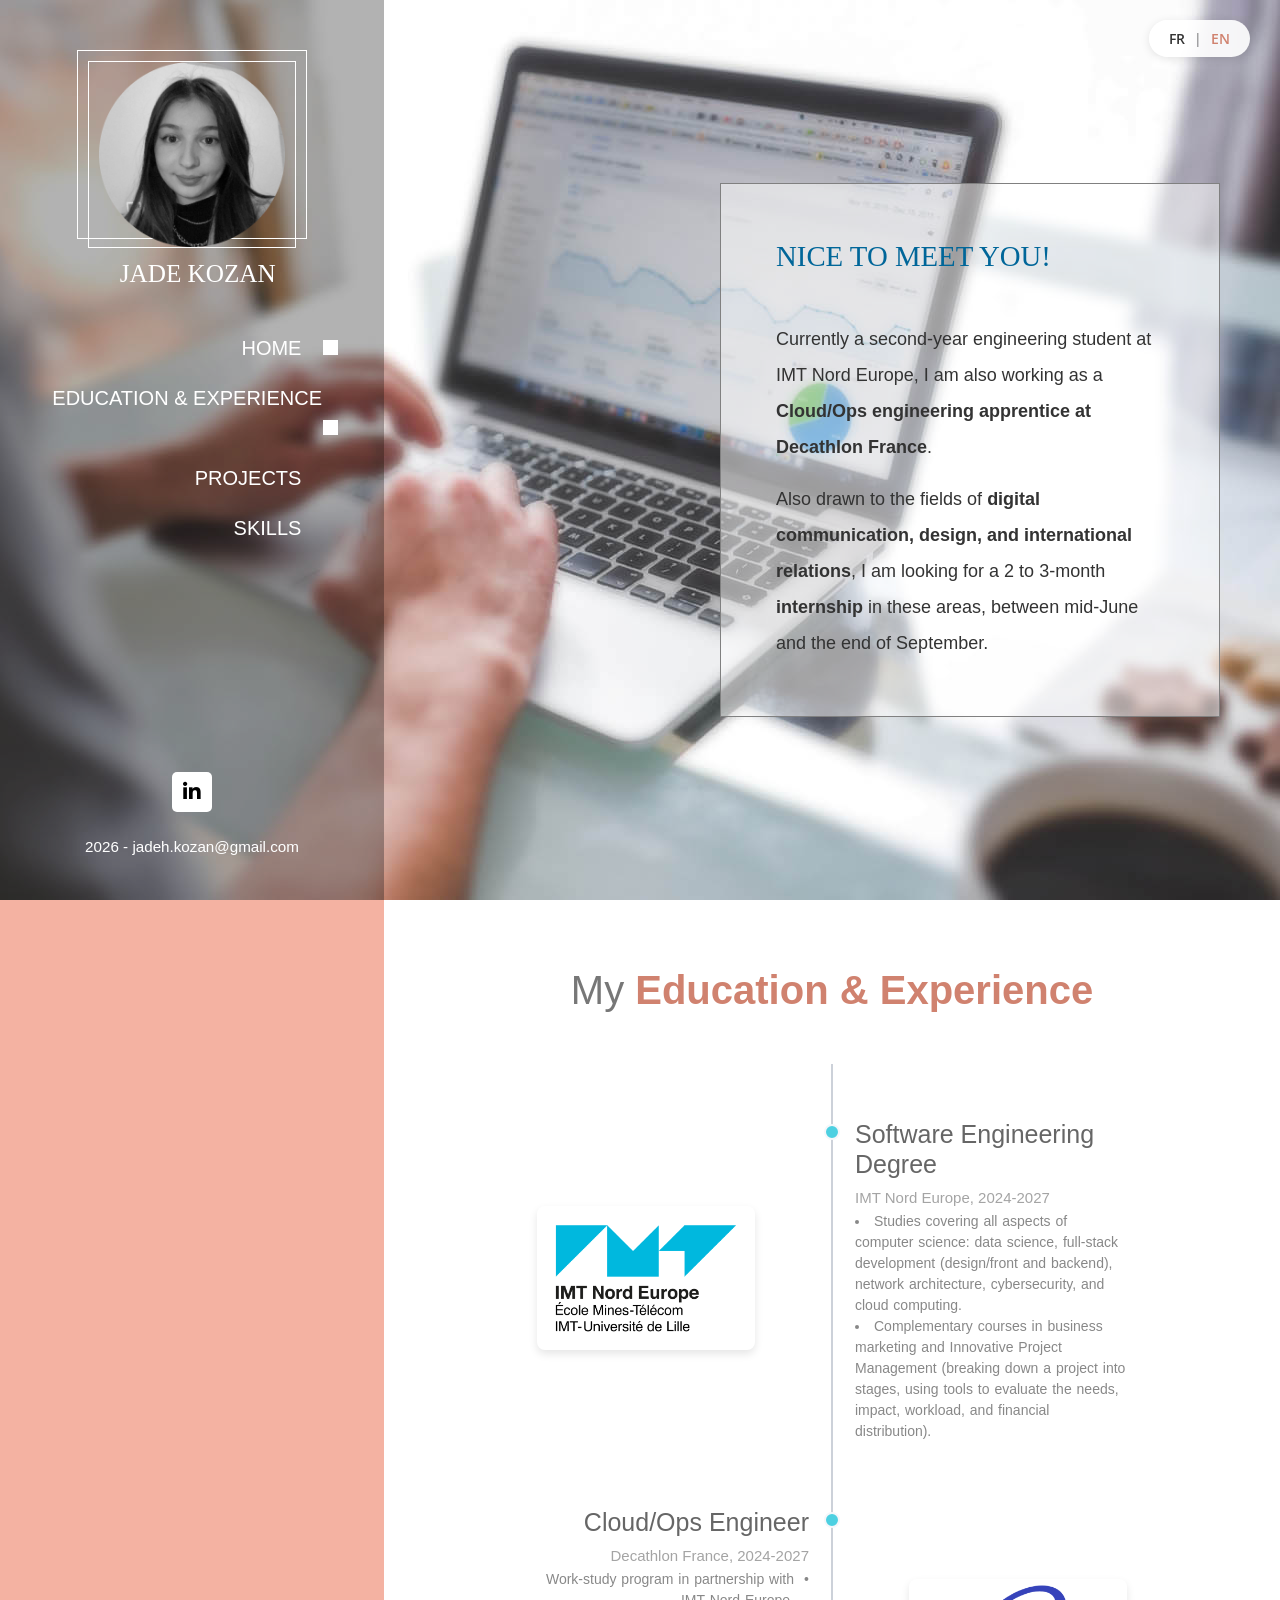
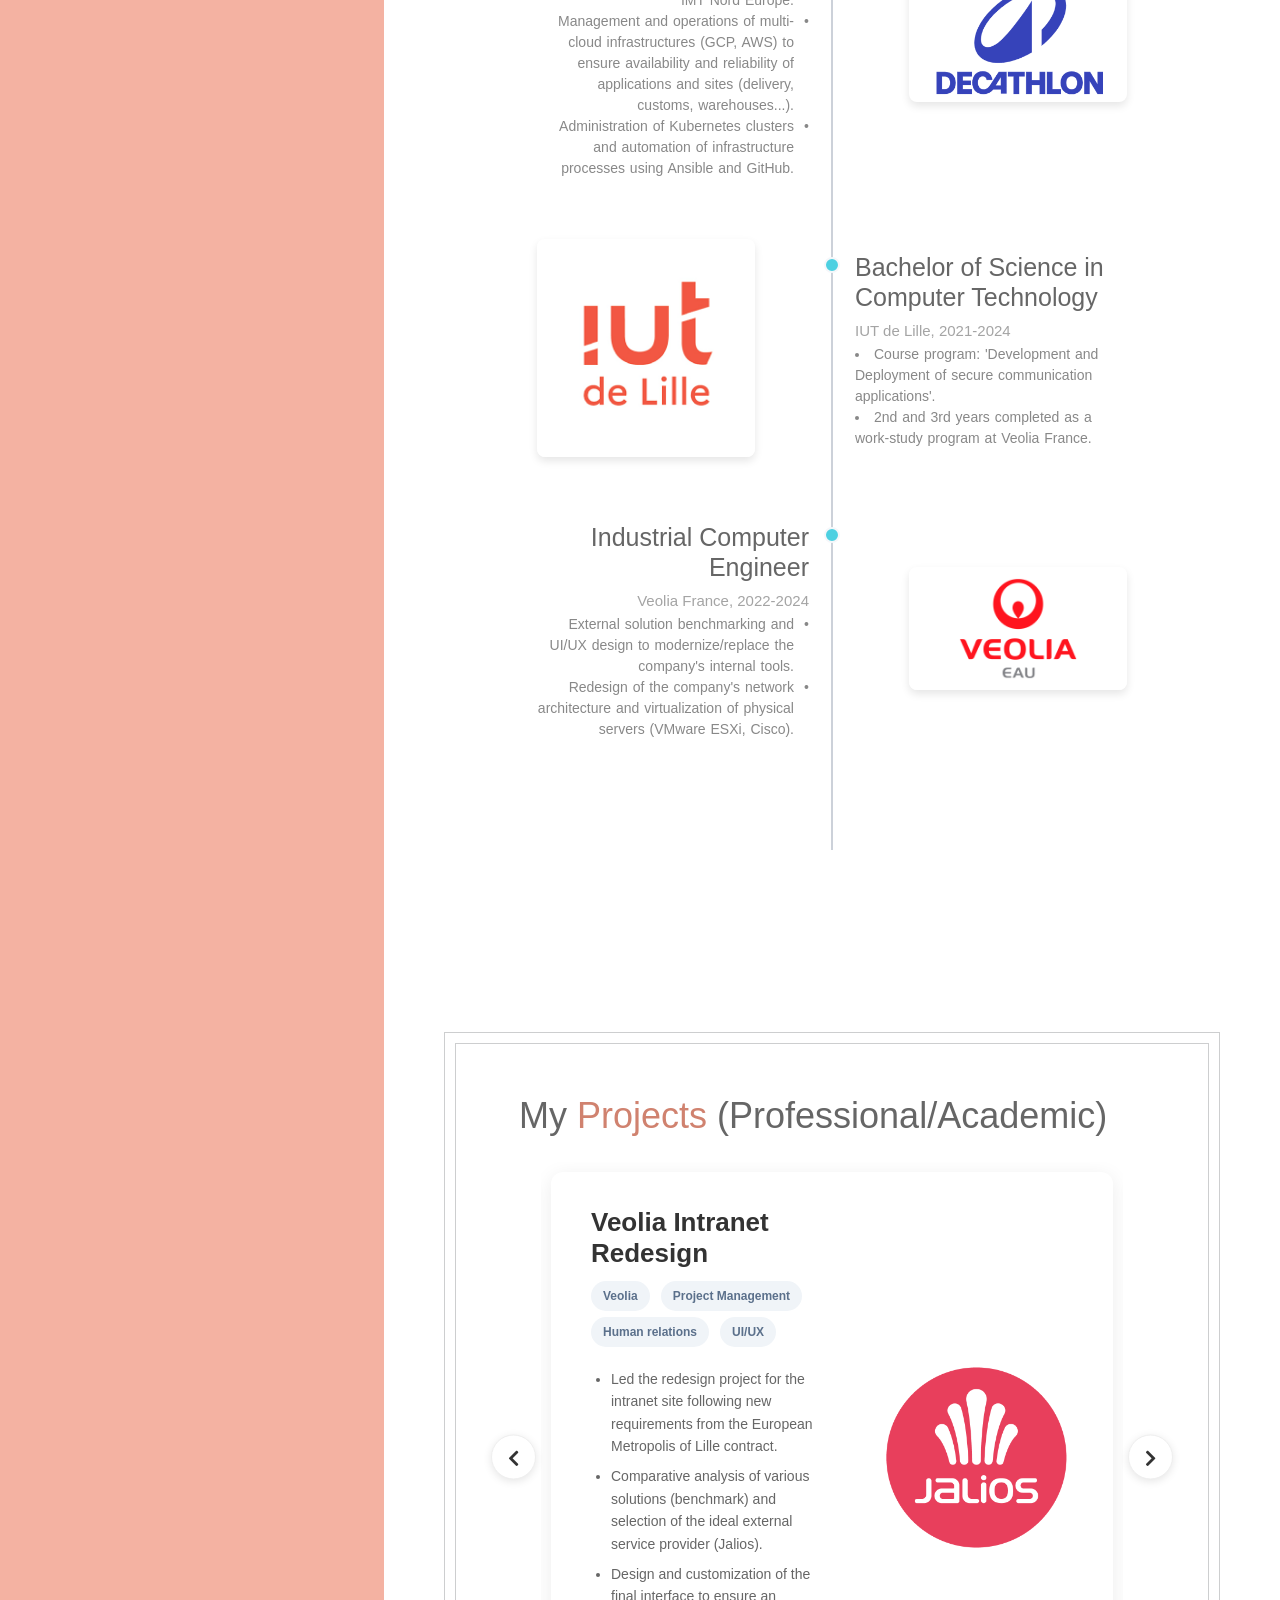
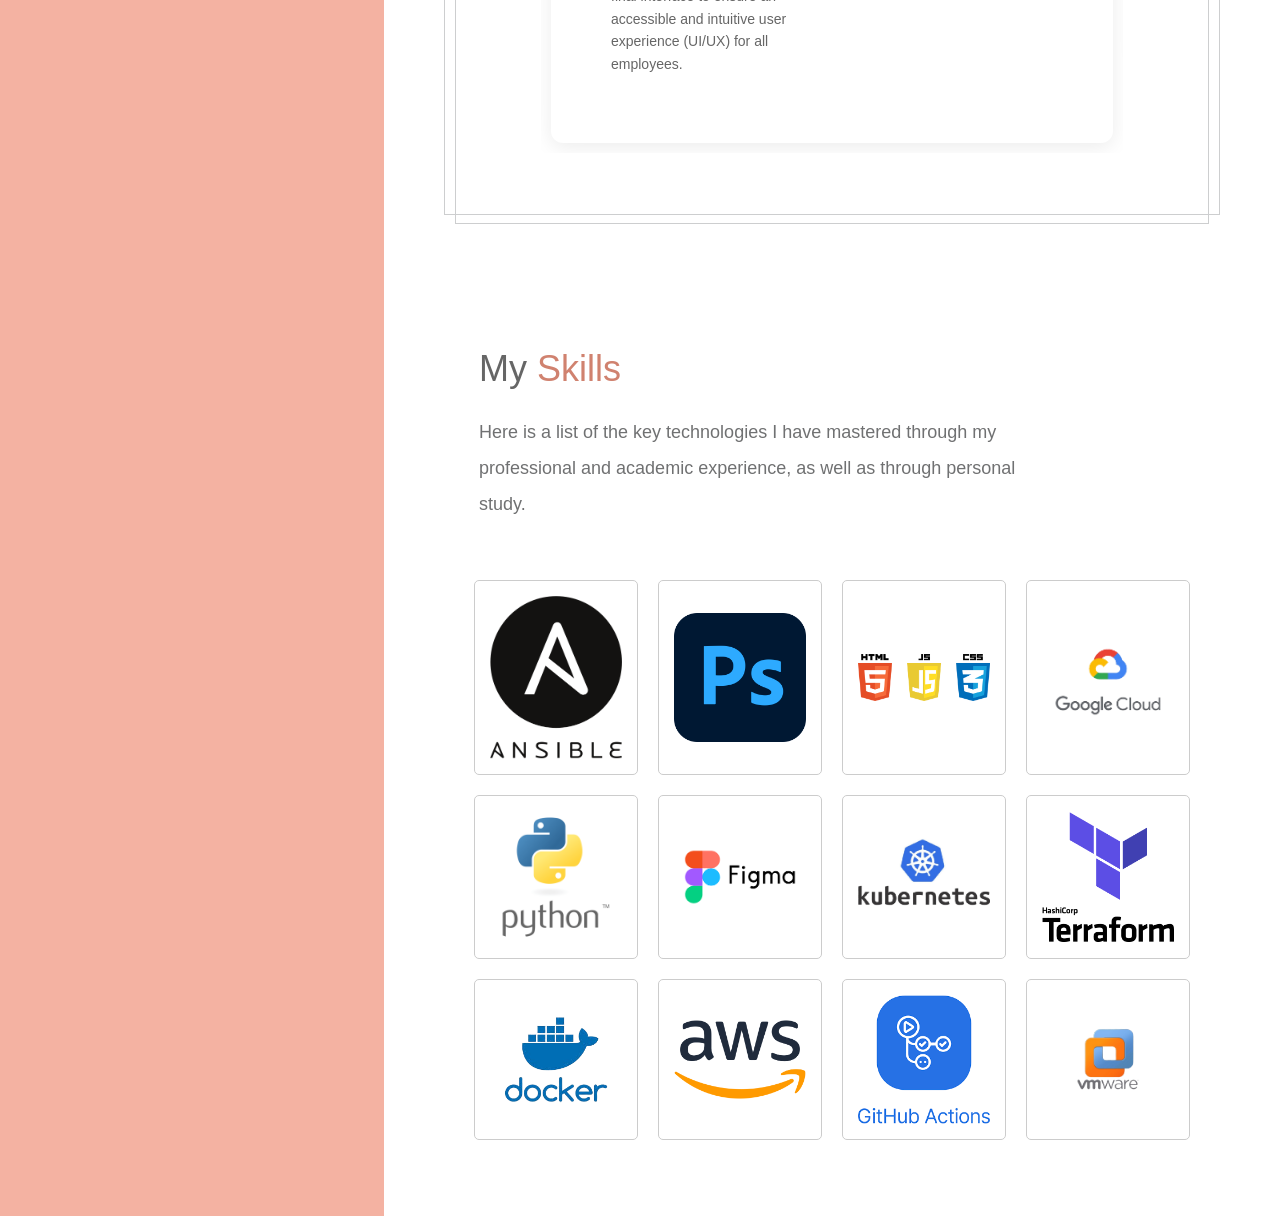
==== index-en.html @ 146e5311 "update portfolio" ====
<!DOCTYPE html>
<html lang="en">
  <head>
    <meta charset="UTF-8" />
    <meta name="viewport" content="width=device-width, initial-scale=1.0" />
    <meta http-equiv="X-UA-Compatible" content="ie=edge" />

    <title>Jade Kozan - Portfolio</title>
    <link rel="stylesheet" href="https://fonts.googleapis.com/css?family=Open+Sans:400,600" />
    <link rel="stylesheet" href="css/all.min.css" />
    <link rel="stylesheet" href="css/bootstrap.min.css" />
    <link rel="stylesheet" href="slick/slick.css"/>    
    <link rel="stylesheet" href="slick/slick-theme.css"/>    
    <link rel="stylesheet" href="css/magnific-popup.css">
    <link rel="stylesheet" href="css/templatemo-dream-pulse.css" />
    
    <link rel="stylesheet" href="css/frise.css" />
    <link rel="stylesheet" href="css/carousel-projects.css" />
  </head>
  <body>
    <main class="container-fluid">

      <div class="lang-switcher">
          <a href="index.html">FR</a> | <a href="#" class="active">EN</a>
      </div>

      <div class="row">        
          <nav id="tmSidebar" class="tm-bg-black-transparent tm-sidebar">
            <button class="navbar-toggler" type="button" aria-label="Toggle navigation">
              <i class="fas fa-bars"></i>
            </button>
            <div class="tm-sidebar-sticky">
              <div class="tm-brand-box">
                <div class="tm-double-border-1">
                  <div class="tm-double-border-2">
                    <img id="jade" src="img/gallery/10.png" alt="Profile Picture">
                  </div>
                </div>
                  <div id="nom">JADE KOZAN</div> 
              </div>

              <ul id="tmMainNav" class="nav flex-column text-uppercase text-right tm-main-nav">
                <li class="nav-item">
                  <a href="#intro" class="nav-link active">
                    <span class="d-inline-block mr-3">Home</span>
                    <span class="d-inline-block tm-white-rect"></span>
                  </a>
                </li>
                <li class="nav-item">
                  <a href="#about" class="nav-link">
                    <span class="d-inline-block mr-3">Education & Experience</span>
                    <span class="d-inline-block tm-white-rect"></span>
                  </a>
                </li>
                <li class="nav-item">
                  <a href="#work" class="nav-link">
                    <span class="d-inline-block mr-3">Projects</span>
                    <span class="d-inline-block tm-white-rect"></span>
                  </a>
                </li>
                <li class="nav-item">
                  <a href="#clients" class="nav-link">
                    <span class="d-inline-block mr-3">Skills</span>
                    <span class="d-inline-block tm-white-rect"></span>
                  </a>
                </li>
              </ul>
              
              <ul class="nav flex-row tm-social-links">
                <li class="nav-item">
                  <a href="https://www.linkedin.com/in/jade-kozan-492bb2215/" class="nav-link tm-social-link" target="_blank">
                    <i class="fab fa-linkedin-in"></i>
                  </a>
                </li>
              </ul>
              <footer class="text-center text-white small">
                <p class="mb--0 mb-2">2026 - jadeh.kozan@gmail.com</p>
              </footer>
            </div>
          </nav>
          
          <main role="main" class="ml-sm-auto col-12">
            <div
              class="parallax-window"
              data-parallax="scroll"
              data-image-src="img/dream-pulse-header.jpg">
              <div class="tm-section-wrap">
                <section id="intro" class="tm-section">
                    <div class="tm-bg-white-transparent tm-intro">
                        <h2 id="jk" class="tm-section-title mb-5 text-uppercase tm-color-primary">Nice to meet you!</h2>
                        <p class="tm-color-gray">
                        Currently a second-year engineering student at IMT Nord Europe, I am also working as a <b>Cloud/Ops engineering apprentice at Decathlon France</b>.
                        </p>
                        <p class="mb-0 tm-color-gray">
                          Also drawn to the fields of <b>digital communication, design, and international relations</b>, I am looking for a 2 to 3-month <b>internship</b> in these areas, between mid-June and the end of September.
                        </p>
                    </div>              
                </section>
            </div>            
          </div>

          <div class="tm-section-wrap bg-white">
            <section id="about" class="row tm-section">
              <div class="col-12">
                  <h1 id="forma">My <span class="rose">Education & Experience</span></h1>
                  
                  <div class="timeline-container">
                    
                    <div class="timeline-row right-block">
                      <div class="timeline-image">
                          <img src="img/imt.png" alt="IMT Nord Europe">
                      </div>
                      <div class="timeline-block timeline-block-right">
                        <div class="marker"></div>
                        <div class="timeline-content">
                          <h3>Software Engineering Degree</h3>
                          <span>IMT Nord Europe, 2024-2027</span>
                            <li>Studies covering all aspects of computer science: data science, full-stack development (design/front and backend), network architecture, cybersecurity, and cloud computing.</li>
                            <li>Complementary courses in business marketing and Innovative Project Management (breaking down a project into stages, using tools to evaluate the needs, impact, workload, and financial distribution).</li>
                        </div>
                      </div>
                    </div>
                  
                    <div class="timeline-row left-block">
                      <div class="timeline-image">
                          <img src="img/decat.png" alt="Decathlon">
                      </div>
                      <div class="timeline-block timeline-block-left">
                        <div class="marker"></div>
                        <div class="timeline-content">
                          <h3>Cloud/Ops Engineer</h3>
                          <span>Decathlon France, 2024-2027</span>
                          <li>Work-study program in partnership with IMT Nord Europe.</li>
                          <li>Management and operations of multi-cloud infrastructures (GCP, AWS) to ensure availability and reliability of applications and sites (delivery, customs, warehouses...).</li>
                          <li>Administration of Kubernetes clusters and automation of infrastructure processes using Ansible and GitHub.</li>
                        </div>
                      </div>
                    </div>
                    
                    <div class="timeline-row right-block"> 
                      <div class="timeline-image">
                          <img src="img/iut.png" alt="IUT Lille">
                      </div>
                      <div class="timeline-block timeline-block-right"> 
                        <div class="marker"></div>
                        <div class="timeline-content">
                          <h3>Bachelor of Science in Computer Technology</h3>
                          <span>IUT de Lille, 2021-2024</span>
                          <li>Course program: 'Development and Deployment of secure communication applications'.</li>
                          <li>2nd and 3rd years completed as a work-study program at Veolia France.</li>
                        </div>
                      </div>
                    </div>

                    <div class="timeline-row left-block">
                      <div class="timeline-image">
                          <img src="img/veolia.jpg" alt="Veolia">
                      </div>
                      <div class="timeline-block timeline-block-left">
                        <div class="marker"></div>
                        <div class="timeline-content">
                          <h3>Industrial Computer Engineer</h3>
                          <span>Veolia France, 2022-2024</span>
                          <li>External solution benchmarking and UI/UX design to modernize/replace the company's internal tools.</li>
                          <li>Redesign of the company's network architecture and virtualization of physical servers (VMware ESXi, Cisco).</li>
                        </div>
                      </div>
                    </div>
                  
                  </div>       
              </div>
            </section>
          </div>
            
          <div class="tm-section-wrap bg-white">
            <section id="work" class="row tm-section">
              <div class="col-12">
                <div class="w-100 tm-double-border-1 tm-border-gray">
                    <div class="tm-double-border-2 tm-border-gray tm-box-pad">
                      <div class="tm-gallery-wrap">
                          <h2 class="tm-color-primary tm-section-title mb-4 ml-2" id="gris">My <span class="rose">Projects</span> (Professional/Academic)</h2>
                          
                          <div class="project-carousel">
                            
                            <div class="project-slide">
                              <div class="project-card">
                                <div class="project-info">
                                  <h3 class="project-title">Veolia Intranet Redesign</h3>
                                  <div class="project-tags">
                                    <span class="project-tag">Veolia</span>
                                    <span class="project-tag">Project Management</span>
                                    <span class="project-tag">Human relations</span>
                                    <span class="project-tag">UI/UX</span>
                                  </div>
                                  <ul>
                                    <li>Led the redesign project for the intranet site following new requirements from the European Metropolis of Lille contract.</li>
                                    <li>Comparative analysis of various solutions (benchmark) and selection of the ideal external service provider (Jalios).</li>
                                    <li>Design and customization of the final interface to ensure an accessible and intuitive user experience (UI/UX) for all employees.</li>
                                  </ul>
                                </div>
                                <div class="project-media">
                                  <img src="img/jalios.png" class="img-contain" alt="Veolia Intranet">
                                </div>
                              </div>
                            </div>

                            <div class="project-slide">
                              <div class="project-card">
                                <div class="project-info">
                                  <h3 class="project-title">Eco-friendly Mobile Application</h3>
                                  <div class="project-tags">
                                    <span class="project-tag">Model Design</span>
                                    <span class="project-tag">IMT Nord Europe</span>
                                  </div>
                                  <ul>
                                    <li>Design and prototyping (Figma, Canva) of a mobile application that promotes eco-friendly actions.</li>
                                    <li>Implementation of a reward system ("GreenCoins") convertible into support for real-world projects (reforestation, recycling).</li>
                                    <li>Design of user-friendly interfaces to track personal and collective ecological impact.</li>
                                  </ul>
                                  <a href="https://docs.google.com/presentation/d/1ytNZ7bMyupo1yhQVJw8e9rg_y16iel6nzZQGhhKq3SA/edit?usp=sharing" target="_blank" class="project-link">View Mockups <i class="fas fa-arrow-right"></i></a>
                                </div>
                                <div class="project-media">
                                  <img src="img/ecoquest.png" class="img-contain" alt="Eco App">
                                </div>
                              </div>
                            </div>

                            <div class="project-slide">
                              <div class="project-card">
                                <div class="project-info">
                                  <h3 class="project-title">"SafeMobility" Project</h3>
                                  <div class="project-tags">
                                    <span class="project-tag">IMT Nord Europe</span>
                                    <span class="project-tag">Project Management</span>
                                    <span class="project-tag">Design</span>
                                    <span class="project-tag">Strategy</span>
                                  </div>
                                  <ul>
                                    <li>Overall management of an application project designed to help vulnerable populations find safe routes in urban areas.</li>
                                    <li>Realistic management and comprehensive tracking of the project lifecycle (emergence, feasibility, and design).</li>
                                    <li>Leveraging strategic frameworks to outline project needs, goals, workflow, and budget. Submission of a functional specifications document followed by an operational one.</li>
                                  </ul>
                                </div>
                                <div class="project-media">
                                  <img src="img/safemobility.png" class="img-contain" alt="SafeMobility">
                                </div>
                              </div>
                            </div>

                            <div class="project-slide">
                              <div class="project-card">
                                <div class="project-info">
                                  <h3 class="project-title">AI-Driven Incident Response Assistant</h3>
                                  <div class="project-tags">
                                    <span class="project-tag">Decathlon</span>
                                    <span class="project-tag">Artificial Intelligence</span>
                                    <span class="project-tag">Python</span>
                                    <span class="project-tag">GCP Cloud</span>
                                  </div>
                                  <ul>
                                    <li> Design of an AI multi-agent system (Python) to automate the analysis and resolution of incidents on our cloud infrastructure.</li>
                                    <li>Event-driven orchestration of autonomous agents responding to infrastructure events via Pub/Sub (MCP model).</li>
                                    <li>Relational goal: To reduce our team’s ticketing workload to improve responsiveness and communication with the teams using the platform.</li>
                                  </ul>
                                </div>
                                <div class="project-media">
                                  <img src="img/vertexai.png" class="img-contain" alt="AI Assistant">
                                </div>
                              </div>
                            </div>

                            <div class="project-slide">
                              <div class="project-card">
                                <div class="project-info">
                                  <h3 class="project-title">Automated Patch Management System</h3>
                                  <div class="project-tags">
                                    <span class="project-tag">Decathlon</span>
                                    <span class="project-tag">Ansible</span>
                                    <span class="project-tag">Cybersecurity</span>
                                    <span class="project-tag">Linux / Windows</span>
                                  </div>
                                  <ul>
                                    <li>Design of an automated patch management system for Windows and Linux servers using Ansible.</li>
                                    <li>Implementation of a custom tagging strategy (OS, environment, team) for automated update targeting.</li>
                                    <li>Cybersecurity Compliance: Ensured a high level of infrastructure security to meet the strict requirements of the collaborating cybersecurity team.</li>
                                  </ul>
                                </div>
                                <div class="project-media">
                                  <img src="img/ansible.png" class="img-contain" alt="Patch Management">
                                </div>
                              </div>
                            </div>

                            <div class="project-slide">
                              <div class="project-card">
                                <div class="project-info">
                                  <h3 class="project-title">Cloud-based social network application deployment</h3>
                                  <div class="project-tags">
                                    <span class="project-tag">IMT Nord Europe</span>
                                    <span class="project-tag">AWS</span>
                                    <span class="project-tag">React/JS</span>
                                    <span class="project-tag">HTML/CSS</span>
                                  </div>
                                  <ul>
                                    <li>Development and deployment of a social network application (React, HTML/CSS) hosted on AWS S3.</li>
                                    <li>Authentication via Amazon Cognito and HTTPS exposure through CloudFront.</li>
                                    <li>Data storage using DynamoDB, with business logic handled by Lambda functions (user can get/post messages).</li>
                                    <li>Integration of an automated weather bot triggered hourly via EventBridge, consuming the external Open-Meteo API.</li>
                                  </ul>
                                  <a href="https://d525pgkwh18v2.cloudfront.net" target="_blank" class="project-link">Site here <i class="fas fa-arrow-right"></i></a>
                                </div>
                                <div class="project-media">
                                  <img src="img/echo.png" class="img-contain" alt="Patch Management">
                                </div>
                              </div>
                            </div>

                            <div class="project-slide">
                              <div class="project-card">
                                <div class="project-info">
                                  <h3 class="project-title">Custom CI/CD platform with containerized deployment pipelines</h3>
                                  <div class="project-tags">
                                    <span class="project-tag">IMT Nord Europe</span>
                                    <span class="project-tag">Docker</span>
                                    <span class="project-tag">Github Webhooks</span>
                                  </div>
                                  <ul>
                                    <li>Development of a custom GitHub-like CI/CD platform (Python).</li>
                                    <li>Implementation of Git webhooks to trigger automated pipeline execution.</li>
                                    <li>Automated provisioning and deployment of a webapp using Docker containers.</li>
                                  </ul>
                                </div>
                                <div class="project-media">
                                  <img src="img/cicd.png" class="img-contain" alt="Patch Management">
                                </div>
                              </div>
                            </div>

                          </div> </div>                        
                    </div>                  
                  </div>     
              </div>         
            </section>
          </div>
            
          <div class="tm-section-wrap bg-white">
            <section id="clients" class="row tm-section">
              <div class="col-12 tm-section-pad">
                  <div class="tm-flex-item-left">
                      <div class="tm-w-80">
                          <h2 class="tm-color-primary tm-section-title mb-4" id="gris">My <span class="rose">Skills</span></h2>
                          <p class="mb-5">
                            Here is a list of the key technologies I have mastered through my professional and academic experience, as well as through personal study.
                          </p>
                      </div>
                      
                      <div class="row tm-clients-images">
                        <div class="col-xl-3 col-lg-6 col-md-4 col-sm-6 tm-img-wrap">
                          <a href="https://docs.ansible.com/" target="_blank">
                            <img src="img/ansible.png" alt="Ansible" class="img-fluid tm-client-img"/>
                          </a>                          
                        </div>
                        <div class="col-xl-3 col-lg-6 col-md-4 col-sm-6 tm-img-wrap">
                          <a href="https://www.openstack.org/" target="_blank">
                            <img src="img/photoshop.png" alt="OpenStack" class="img-fluid tm-client-img" />
                          </a>                          
                        </div>
                        <div class="col-xl-3 col-lg-6 col-md-4 col-sm-6 tm-img-wrap">
                          <a href="https://azure.microsoft.com/" target="_blank">
                            <img src="img/htmlcssjs.png" alt="Azure" class="img-fluid tm-client-img" />
                          </a>                          
                        </div>
                        <div class="col-xl-3 col-lg-6 col-md-4 col-sm-6 tm-img-wrap">
                          <a href="https://doc.ubuntu-fr.org/tutoriel/script_shell" target="_blank">
                            <img src="img/gcp.png" alt="Shell" class="img-fluid tm-client-img" />
                          </a>                          
                        </div>
                        <div class="col-xl-3 col-lg-6 col-md-4 col-sm-6 tm-img-wrap">
                            <a href="https://www.postgresql.org/" target="_blank">
                              <img src="img/python.png" alt="PostgreSQL" class="img-fluid tm-client-img" />
                            </a>                          
                          </div>
                          <div class="col-xl-3 col-lg-6 col-md-4 col-sm-6 tm-img-wrap">
                            <a href="https://www.terraform.io/" target="_blank">
                              <img src="img/figma.png" alt="Terraform" class="img-fluid tm-client-img" />
                            </a>                          
                          </div>
                          <div class="col-xl-3 col-lg-6 col-md-4 col-sm-6 tm-img-wrap">
                            <a href="https://openclassrooms.com/fr/courses/19980-apprenez-a-programmer-en-c" target="_blank">
                              <img src="img/kub.png" alt="C" class="img-fluid tm-client-img" />
                            </a>                          
                          </div>
                          <div class="col-xl-3 col-lg-6 col-md-4 col-sm-6 tm-img-wrap">
                            <a href="https://cloud-init.io/" target="_blank">
                              <img src="img/terraform.png" alt="Cloud-init" class="img-fluid tm-client-img" />
                            </a>                          
                          </div>
                          <div class="col-xl-3 col-lg-6 col-md-4 col-sm-6 tm-img-wrap">
                            <a href="#" target="_blank">
                              <img src="img/docker.png" alt="Nouvelle Compétence 1" class="img-fluid tm-client-img" />
                            </a>                          
                          </div>
                          <div class="col-xl-3 col-lg-6 col-md-4 col-sm-6 tm-img-wrap">
                            <a href="#" target="_blank">
                              <img src="img/aws.png" alt="Nouvelle Compétence 2" class="img-fluid tm-client-img" />
                            </a>                          
                          </div>
                          <div class="col-xl-3 col-lg-6 col-md-4 col-sm-6 tm-img-wrap">
                            <a href="#" target="_blank">
                              <img src="img/githubactions.png" alt="Nouvelle Compétence 3" class="img-fluid tm-client-img" />
                            </a>                          
                          </div>
                          <div class="col-xl-3 col-lg-6 col-md-4 col-sm-6 tm-img-wrap">
                            <a href="#" target="_blank">
                              <img src="img/vmware.png" alt="Nouvelle Compétence 4" class="img-fluid tm-client-img" />
                            </a>                          
                          </div>
                      </div>
                  </div> 
              </div>                             
            </section>
          </div>
        </main>        
      </div>
    </main>
    
    <script src="js/jquery.min.js"></script>
    <script src="js/jquery.singlePageNav.min.js"></script>
    <script src="js/parallax.min.js"></script>
    <script src="slick/slick.min.js"></script>
    <script src="js/jquery.magnific-popup.min.js"></script>
    <script src="js/templatemo-scripts.js"></script>

    <script>
      $(document).ready(function(){
        $('.project-carousel').slick({
          dots: false,
          infinite: true,
          speed: 500,
          slidesToShow: 1,
          adaptiveHeight: true,
          prevArrow: '<button type="button" class="slick-prev"><i class="fas fa-chevron-left"></i></button>',
          nextArrow: '<button type="button" class="slick-next"><i class="fas fa-chevron-right"></i></button>'
        });
      });
    </script>
  </body>
</html>
---- css/templatemo-dream-pulse.css ----
body {
  font-family: "Open Sans", Arial, Helvetica, sans-serif;
  font-size: 18px;
  font-weight: 400;
  overflow-x: hidden;
  color: #707172;
  background-color: #f4b2a2;
}

p {
  line-height: 2;
}

a {
  transition: all 0.3s ease;
}

.container-fluid {
  padding-left: 0;
  padding-right: 0;
}

.small {
  font-size: 0.95rem;
}

.tm-color-primary {
  color: #069;
}

.tm-color-gray {
  color: #333;
}

.tm-bg-black-transparent {
  background-color: rgba(0, 0, 0, 0.3);
}

.tm-bg-white-transparent {
  background-color: rgba(255, 255, 255, 0.52);
  border: 1px solid grey;
}

.tm-intro {
  max-width: 500px;
  width: 100%;
  padding: 55px;
  margin-right: 0;
  margin-left: auto;
}

.tm-section-title {
  font-size: 1.6rem;
}

.parallax-window {
  min-height: 662px;
  background: transparent;
}

.tm-section {
  display: flex;
  align-items: center;
  height: auto;
  max-width: 1600px; 
  padding: 66px 60px;
}

#intro {
  min-height: 100vh;
  max-width: none;
}

.tm-brand {
  font-size: 2.6rem;
}

.tm-brand-box {
  box-sizing: content-box;
  width: 100%;
  max-width: 230px;
  min-height: 160px;
  color: white;
  text-align: center;
  margin: 50px auto 30px; 
}

.tm-double-border-1,
.tm-double-border-2 {
  border: 1px solid #fff;
  position: relative;
}

.tm-double-border-2 {
  top: 10px;
  left: 10px;
  width: calc(100% - 20px);
}

.tm-border-gray {
  border-color: #cdcecf;
}

.tm-box-pad {
  padding: 50px 55px;
}

.tm-brand {
  padding: 30px;
}

.tm-sidebar {
  position: fixed;
  top: 0;
  bottom: 0;
  left: 0;
  z-index: 100;
  padding-left: 70px;
  padding-right: 70px;
  width: 400px;
  max-width: 400px;
}

/* Hide scrollbar */
.tm-sidebar {
  overflow-y: scroll;
  scrollbar-width: none; /* Firefox */
  -ms-overflow-style: none; /* IE 10+ */
}
.tm-sidebar::-webkit-scrollbar {
  /* WebKit */
  width: 0;
  height: 0;
}

.tm-sidebar-sticky {
  display: flex;
  flex-direction: column;
  align-items: center;
  justify-content: flex-start;
  min-height: 100vh;
  padding-bottom: 30px; 
}

.tm-section-wrap {
  width: calc(100% - 400px);
  margin-left: auto;
  margin-right: 0;
  overflow-x: hidden;
}

.tm-main-nav > li > a {
  color: white;
}

.tm-main-nav {
  margin-bottom: 20px;
}

.tm-white-rect {
  display: block;
  width: 15px;
  height: 15px;
  background-color: white;
}

.nav-link {
  font-size: 1.25rem;
  padding-top: 10px;
  padding-bottom: 10px;
}

.nav-link .tm-white-rect {
  opacity: 0;
  transition: all 0.3s ease;
}

.nav-link.current .tm-white-rect,
.nav-link:hover .tm-white-rect {
  opacity: 1;
}

.tm-main-nav .nav-link:hover {
  animation-name: blinker;
  animation-duration: 0.5s;
  animation-timing-function: ease-in-out;
  animation-iteration-count: infinite;
}

@keyframes blinker {
  0% { opacity: 1; }
  50% { opacity: 0.1; }
  100% { opacity: 1; }
}

.tm-social-links {
  margin-top: auto; 
  margin-bottom: 15px;
}

.tm-social-link {
  width: 40px;
  height: 40px;
  color: black;
  background-color: white;
  margin: 8px;
  border-radius: 5px;
  padding: 0;
  display: flex;
  align-items: center;
  justify-content: center;
}

.tm-social-link:hover,
.tm-social-link:focus {
  background-color: #069;
  color: white;
}

.tm-footer-link {
  color: white;
}

.tm-footer-link:hover {
  color: #F93;
  text-decoration: none;
}

.tm-section-half {
  padding: 55px;
}

.tm-section-icon {
  color: #369;
  width: 120px;
  height: 120px;
  display: flex;
  align-items: center;
  justify-content: center;
}

/* Our Work - Carrousel */
.tm-gallery-wrap {
  max-width: 100%; 
  margin-left: auto;
  margin-right: auto;
  width: 100%;
}

.tm-gallery-item {
  padding-left: 10px;
  padding-right: 10px;
}

.slick-dots {
  bottom: -50px;
}

.slick-dots li button:before {
  font-size: 16px;
  opacity: 0.2;
}

.slick-dots li.slick-active button:before {
  color: #98999a;
  opacity: 1;
}

.tm-gallery-item figure {
  position: relative;
  float: left;
  overflow: hidden;
  margin-bottom: 0;
  background: #3085a3;
  text-align: center;
  cursor: pointer;
}

.tm-gallery-item figure img {
  position: relative;
  display: block;
  min-height: 100%;
  max-width: 100%;
  opacity: 0.8;
}

.tm-gallery-item figure figcaption {
  padding: 1em;
  color: #fff;
  text-transform: uppercase;
  font-size: 1.25em;
  -webkit-backface-visibility: hidden;
  backface-visibility: hidden;
}

.tm-gallery-item figure figcaption::before,
.tm-gallery-item figure figcaption::after {
  pointer-events: none;
}

.tm-gallery-item figure figcaption,
.tm-gallery-item figure figcaption > a {
  position: absolute;
  top: 0;
  left: 0;
  width: 100%;
  height: 100%;
  display: flex;
  flex-direction: column;
  justify-content: center;
}

.tm-gallery-item figure figcaption > a {
  z-index: 1000;
  text-indent: 200%;
  white-space: nowrap;
  font-size: 0;
  opacity: 0;
}

.tm-gallery-item figure h2 {
  word-spacing: -0.15em;
  font-weight: 300;
}

.tm-gallery-item figure h2 span {
  font-weight: 800;
}

.tm-gallery-item figure h2,
.tm-gallery-item figure p {
  margin: 0;
}

.tm-gallery-item figure p {
  letter-spacing: 1px;
  font-size: 68.5%;
}

/* Bubba effect */
figure.effect-bubba {
  background: #069;
}

figure.effect-bubba img {
  opacity: 1;
  -webkit-transition: opacity 0.35s;
  transition: opacity 0.35s;
}

figure.effect-bubba:hover img {
  opacity: 0.4;
}

figure.effect-bubba figcaption::before,
figure.effect-bubba figcaption::after {
  position: absolute;
  top: 15px;
  right: 15px;
  bottom: 15px;
  left: 15px;
  content: "";
  opacity: 0;
  -webkit-transition: opacity 0.35s, -webkit-transform 0.35s;
  transition: opacity 0.35s, transform 0.35s;
}

figure.effect-bubba figcaption::before {
  border-top: 1px solid #fff;
  border-bottom: 1px solid #fff;
  -webkit-transform: scale(0, 1);
  transform: scale(0, 1);
}

figure.effect-bubba figcaption::after {
  border-right: 1px solid #fff;
  border-left: 1px solid #fff;
  -webkit-transform: scale(1, 0);
  transform: scale(1, 0);
}

figure.effect-bubba h2 {
  font-size: 1.5rem;
  margin-bottom: 30px;
  opacity: 0;
  -webkit-transition: -webkit-transform 0.35s;
  transition: transform 0.35s;
  -webkit-transform: translate3d(0, -20px, 0);
  transform: translate3d(0, -20px, 0);
}

figure.effect-bubba p {
  width: 100%;
  padding: 10px;
  opacity: 0;
  -webkit-transition: opacity 0.35s, -webkit-transform 0.35s;
  transition: opacity 0.35s, transform 0.35s;
  -webkit-transform: translate3d(0, 20px, 0);
  transform: translate3d(0, 20px, 0);
}

figure.effect-bubba:hover figcaption::before,
figure.effect-bubba:hover figcaption::after {
  opacity: 1;
  -webkit-transform: scale(1);
  transform: scale(1);
}

figure.effect-bubba:hover h2,
figure.effect-bubba:hover p {
  opacity: 1;
  -webkit-transform: translate3d(0, 0, 0);
  transform: translate3d(0, 0, 0);
}

/* Clients / Compétences */
.tm-section-pad {
  padding-left: 50px;
  padding-right: 50px;
}

.tm-clients-images {
  max-width: 1040px;
}

.tm-w-80 {
  max-width: 80%;
}

.tm-flex-item-left {
  align-self: flex-start;
}

.tm-img-wrap {
  padding: 10px;
}

.tm-img-wrap a {
  display: flex;
  align-items: center;
  justify-content: center;
  border: 1px solid #ccc;
  border-radius: 5px;
  padding: 15px;
  width: 240px;
  height: 120px;
}

/* NOUVEAU: Correction de la déformation des logos de compétences */
.tm-client-img {
  width: 100%;
  height: 100%;
  object-fit: contain; 
}

.tm-contact-form-wrap {
  display: flex;
  align-items: center;
  justify-content: center;
}

.tm-contact-form {
  max-width: 305px;
  width: 100%;
}

.form-group {
  margin-bottom: 40px;
}

.tm-btn-primary {
  color: #707172;
  border-bottom: 1px solid #cdcecf;
  padding: 10px 18px;
  position: relative;
}

.tm-btn-primary:hover,
.tm-btn-primary:active {
  color: #fff;
  background-color: #999;
}

.tm-btn-primary:after {
  width: 100%;
  height: 0%;
  top: 0;
  left: 0;
  background: #cdcecf;
  content: "";
  position: absolute;
  z-index: -1;
  -webkit-transition: all 0.3s;
  -moz-transition: all 0.3s;
  transition: all 0.3s;
}

.tm-btn-primary:hover:after,
.tm-btn-primary:active:after {
  height: 100%;
}

.form-control:focus {
  outline: none;
  box-shadow: none;
}

@media (max-width: 1600px) {
  .tm-sidebar {
    width: 30%;
    max-width: none;
    padding-left: 30px;
    padding-right: 30px;
  }

  .tm-social-link {
    margin: 5px;
  }

  .tm-section-wrap {
    width: 70%;
  }

  .tm-img-wrap a {
    width: 100%;
    height: 100%;
  }
}

.navbar-toggler {
  display: none;
}

@media (max-width: 991px) {
  .tm-bg-black-transparent {
    background-color: rgba(0, 0, 0, 0.5);
  }

  .tm-brand-box {
    margin-top: 30px;
    margin-bottom: 30px;
    max-width: 200px;
    min-height: 100px;
  }

  .tm-brand {
    padding: 20px 30px;
  }

  .tm-main-nav {
    margin-bottom: 60px;
  }

  .tm-social-links {
    margin-bottom: 30px;
  }

  footer p {
    line-height: 1;
  }

  .tm-sidebar {
    width: 250px;
    left: -250px;
    padding: 15px;
    transition: all 0.3s ease;
  }

  .navbar-toggler {
    display: block;
    position: fixed;
    left: 0;
    top: 0;
    background-color: rgba(0, 0, 0, 0.5);
    color: white;
    padding: 10px 15px;
    transition: all 0.3s ease;
    border-radius: 0;
    border-top-right-radius: 5px;
    border-bottom-right-radius: 5px;
    top: 5px;
  }

  .navbar-toggler:focus {
    outline: none;
  }

  .tm-sidebar.show {
    left: 0;
  }

  .tm-sidebar.show .navbar-toggler {
    left: 250px;
  }

  .tm-section-wrap {
    width: 100%;
  }

  figure.effect-bubba h2 {
    font-size: 1.1rem;
    margin-bottom: 25px;
  }

  .tm-gallery-item figure p {
    font-size: 63%;
    padding: 0;
    line-height: 1.5;
  }
}

@media (max-width: 767px) {
  .tm-section {
    padding: 30px;
  }
}

@media (max-width: 554px) {
  .tm-section {
    padding: 15px;
  }
}

@media (max-width: 383px) {
  .slick-dots {
    bottom: -40px;
  }

  .tm-box-pad {
    padding: 50px 30px;
  }
}

/* PERSONNALISATIONS GLOBALES JADE */
#jade{
  width: 90%;
}

#nom{
  padding-top: 7%;
  padding-left: 5%;
  font-size: 140%;
  font-family:'Times New Roman', Times, serif;
  font-style: normal;
}

#jk{
  font-family: 'Avenir Next';
  font-size:160%;
}

.rose{
  color:#d0826f;
}

#gris{
  color:#666;
  font-size: 200%;
}

#veolia{
  width: 50%;
  height: auto; 
  margin-left:25%;
}

.noir{
  color:black;
  font-family: 'Arial';
  font-weight: bolder;
}

#chapeau{
  width: 40%;
  height: auto; 
  margin-bottom:9%;
}

.petit{
  font-size:83%;
}

#bonhomme{
  width: 48%;
  height: auto; 
  margin-bottom:18%;
}

/* Sélecteur de langue en haut à droite */
.lang-switcher {
  position: fixed;
  top: 20px;
  right: 30px;
  z-index: 9999;
  background-color: rgba(255, 255, 255, 0.9);
  padding: 8px 15px;
  border-radius: 30px;
  box-shadow: 0 2px 10px rgba(0,0,0,0.1);
  font-family: "Open Sans", Arial, sans-serif;
  font-size: 14px;
}

.lang-switcher a {
  color: #333;
  text-decoration: none;
  font-weight: 600;
  padding: 0 5px;
}

.lang-switcher a.active {
  color: #d0826f;
}

.lang-switcher a:hover {
  color: #069;
}

@media (max-width: 991px) {
  .lang-switcher {
      top: 15px;
      right: 15px;
  }
}
---- css/frise.css ----
body {
    margin: 0;
    font-family: 'Roboto', sans-serif;
}

h1 {
    text-align: center;
    font-weight: 300;
    color: #777
}

h1 span {
    font-weight: 600;
}

.timeline-container {
    width: 80%;
    padding: 50px 0;
    margin: 50px auto;
    position: relative;
    overflow: hidden;
}
.timeline-container:before {
    content: '';
    position: absolute;
    top: 0;
    left: 50%;
    margin-left: -1px;
    width: 2px;
    height: 100%;
    background: #CCD1D9;
    z-index: 1
}

.timeline-row {
    display: flex;
    align-items: center;
    justify-content: space-between;
    width: 100%;
    margin-bottom: 60px;
    clear: both;
}
.timeline-row.right-block {
    flex-direction: row;
}
.timeline-row.left-block {
    flex-direction: row-reverse;
}

.timeline-image {
    width: 40%;
    text-align: center;
    padding: 0 15px;
}
.timeline-image img {
    max-width: 100%;
    max-height: 250px;
    border-radius: 8px;
    box-shadow: 0 4px 8px rgba(0,0,0,0.1);
    object-fit: cover;
}

.timeline-block {
    width: -webkit-calc(50% + 8px);
    width: -moz-calc(50% + 8px);
    width: calc(50% + 8px);
    display: -webkit-box;
    display: -webkit-flex;
    display: -moz-box;
    display: flex;
    -webkit-box-pack: justify;
    -webkit-justify-content: space-between;
    -moz-box-pack: justify;
    justify-content: space-between;
    clear: none;
}
.timeline-block-right {
    float: right;
}
.timeline-block-left {
    float: left;
    text-align: right; 
    flex-direction: row-reverse; 
}
.timeline-block-left .timeline-content li {
    list-style-type: none;
    position: relative;
    padding-right: 15px;
}
.timeline-block-left .timeline-content li::after {
    content: '•';
    position: absolute;
    right: 0;
    top: 0;
    color: #888;
}
.marker {
    width: 16px;
    height: 16px;
    border-radius: 50%;
    border: 2px solid #F5F7FA;
    background: #4DD0E1;
    margin-top: 10px;
    z-index: 9999
}
.timeline-content {
    width: 95%;
    padding: 0 15px;
    color: #666;
}
.timeline-content h3 {
    margin-top: 5px;
    margin-bottom: 5px;
    font-size: 25px;
    font-weight: 500
}
.timeline-content span {
    font-size: 15px;
    color: #a4a4a4;
}
.timeline-content p {
    font-size: 14px;
    line-height: 1.5em;
    word-spacing: 1px;
    color: #888;
}

.timeline-content li {
    font-size: 14px;
    line-height: 1.5em;
    word-spacing: 1px;
    color: #888;
}

@media screen and (max-width: 768px) {
    .timeline-container:before {
        left: 8px;
        width: 2px;
    }
    .timeline-row.right-block, .timeline-row.left-block {
        flex-direction: column;
        align-items: flex-start;
        margin-bottom: 100px;
    }
    .timeline-image {
        width: 100%;
        padding: 0;
        margin-top: 15px;
        padding-left: 30px;
        text-align: center;
    }
    .timeline-block {
        width: 100%;
        margin-bottom: 10px;
    }
    .timeline-block-right {
        float: none;
    }
    .timeline-block-left {
        float: none;
        text-align: left;
        flex-direction: row;
    }
    .timeline-block-left .timeline-content li {
        list-style-type: disc;
        padding-right: 0;
    }
    .timeline-block-left .timeline-content li::after {
        content: none;
    }
}
---- css/carousel-projects.css ----
/* Style du conteneur principal du carrousel */
.project-carousel {
    position: relative;
    padding: 0 30px; 
    margin-bottom: 20px;
    width: 100%;
}

/* Style de la carte projet (Rectangle global) */
.project-card {
    display: flex;
    background: #ffffff;
    border-radius: 12px;
    box-shadow: 0 4px 20px rgba(0,0,0,0.08); 
    margin: 10px;
    overflow: hidden;
    min-height: 300px;
    width: calc(100% - 20px);
}

/* Colonne de gauche (Texte) */
.project-info {
    flex: 1.2; 
    padding: 35px 40px; 
    display: flex;
    flex-direction: column;
    justify-content: center;
}

/* Style spécifique pour les listes à puces des projets */
.project-info ul {
    padding-left: 20px;
    margin-bottom: 25px;
    margin-top: 0;
}

.project-info li {
    font-size: 14px;
    color: #666;
    line-height: 1.6;
    margin-bottom: 8px;
    list-style-type: disc; 
}

/* Colonne de droite (Image) */
.project-media {
    flex: 1;
    padding: 25px 35px 25px 0; 
    display: flex;
    align-items: center;
    justify-content: center;
}

.project-media img {
    width: 100%;
    height: 100%;
    max-height: 250px; 
    object-fit: cover;
    border-radius: 10px; 
    box-shadow: 0 4px 15px rgba(0,0,0,0.05); 
}

/* NOUVEAU : Empêche le zoom sur certaines images pour qu'elles s'affichent en entier */
.project-media img.img-contain {
    object-fit: contain;
    box-shadow: none; /* On enlève l'ombre qui ferait bizarre sur une image non remplie */
    padding: 10px; /* Un peu d'espace pour que l'image respire */
}

/* Typographie de la carte */
.project-title {
    font-size: 26px; 
    font-weight: 600;
    color: #333;
    margin-bottom: 12px;
    margin-top: 0;
}

.project-tags {
    margin-bottom: 15px;
}

.project-tag {
    display: inline-block;
    background-color: #f0f4f8;
    color: #5b708b;
    padding: 6px 12px; 
    border-radius: 20px;
    font-size: 12px;
    font-weight: 600;
    margin-right: 6px;
    margin-bottom: 6px;
}

/* Bouton "Voir le projet" */
.project-link {
    display: inline-flex;
    align-items: center;
    color: #007bff; 
    font-weight: 600;
    text-decoration: none;
    font-size: 15px;
    margin-top: auto; 
    transition: color 0.3s ease;
}

.project-link i {
    margin-left: 8px;
    font-size: 13px;
    transition: transform 0.3s ease;
}

.project-link:hover {
    color: #0056b3;
    text-decoration: none;
}

.project-link:hover i {
    transform: translateX(5px); 
}

/* Personnalisation des flèches du Carousel Slick */
.project-carousel .slick-prev,
.project-carousel .slick-next {
    position: absolute;
    top: 50%;
    transform: translateY(-50%);
    z-index: 10;
    background: #fff;
    border: 1px solid #eee;
    width: 45px; 
    height: 45px; 
    border-radius: 50%;
    box-shadow: 0 2px 8px rgba(0,0,0,0.1);
    cursor: pointer;
    display: flex;
    align-items: center;
    justify-content: center;
    color: #333;
    font-size: 18px;
    transition: all 0.3s ease;
}

/* Suppression des flèches blanches par défaut */
.project-carousel .slick-prev::before,
.project-carousel .slick-next::before {
    display: none !important; 
    content: none !important;
}

.project-carousel .slick-prev:hover,
.project-carousel .slick-next:hover {
    background: #f8f9fa;
    box-shadow: 0 4px 12px rgba(0,0,0,0.15);
    color: #000;
}

.project-carousel .slick-prev {
    left: -20px; 
}

.project-carousel .slick-next {
    right: -20px; 
}

.project-carousel .slick-prev:focus,
.project-carousel .slick-next:focus {
    outline: none;
}

/* Rendre le tout responsive sur téléphone */
@media (max-width: 991px) {
    .project-card {
        flex-direction: column-reverse; 
        min-height: auto;
        width: 100%;
        margin: 10px 0;
    }
    .project-media {
        padding: 20px; 
        height: auto;
        flex: none;
    }
    .project-media img {
        max-height: 200px;
    }
    .project-carousel {
        padding: 0 20px; 
    }
    .project-info {
        padding: 20px;
    }
    .project-info ul {
        margin-bottom: 15px;
    }
    .project-carousel .slick-prev { left: -10px; }
    .project-carousel .slick-next { right: -10px; }
}
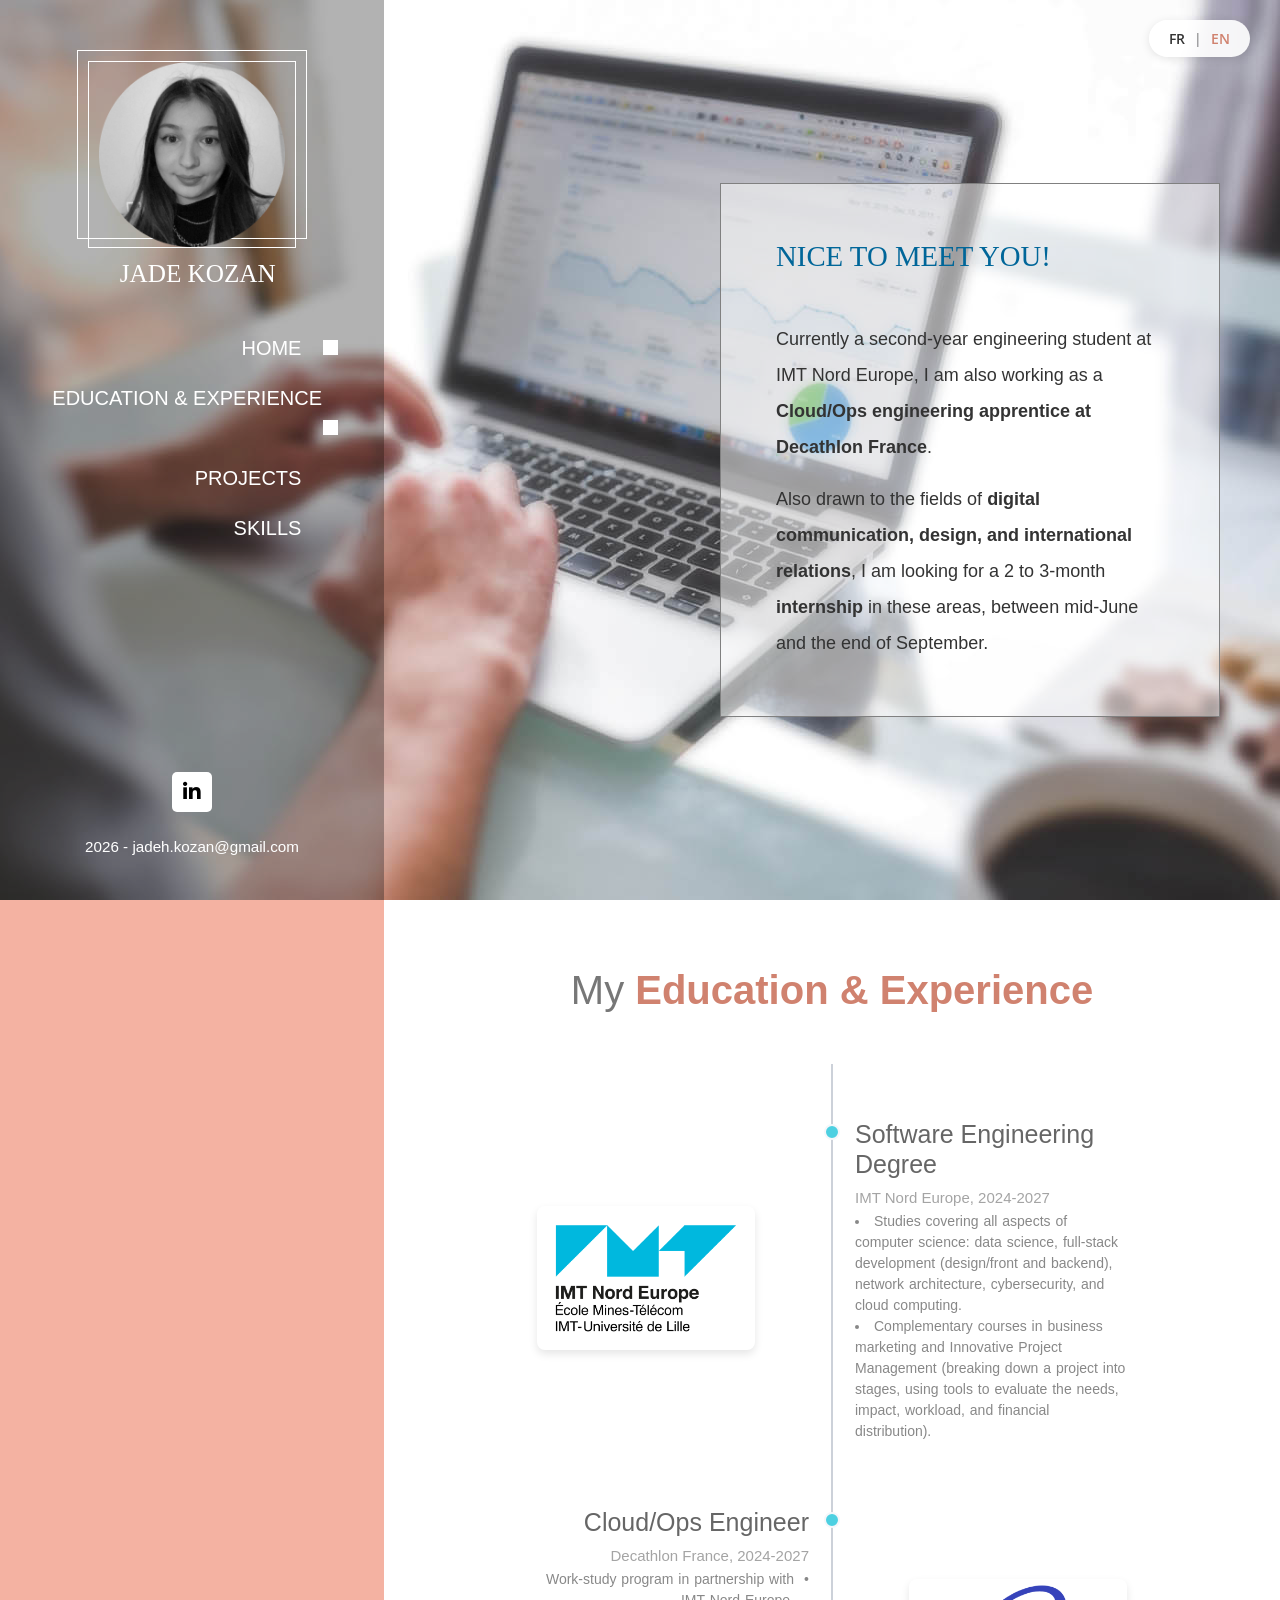
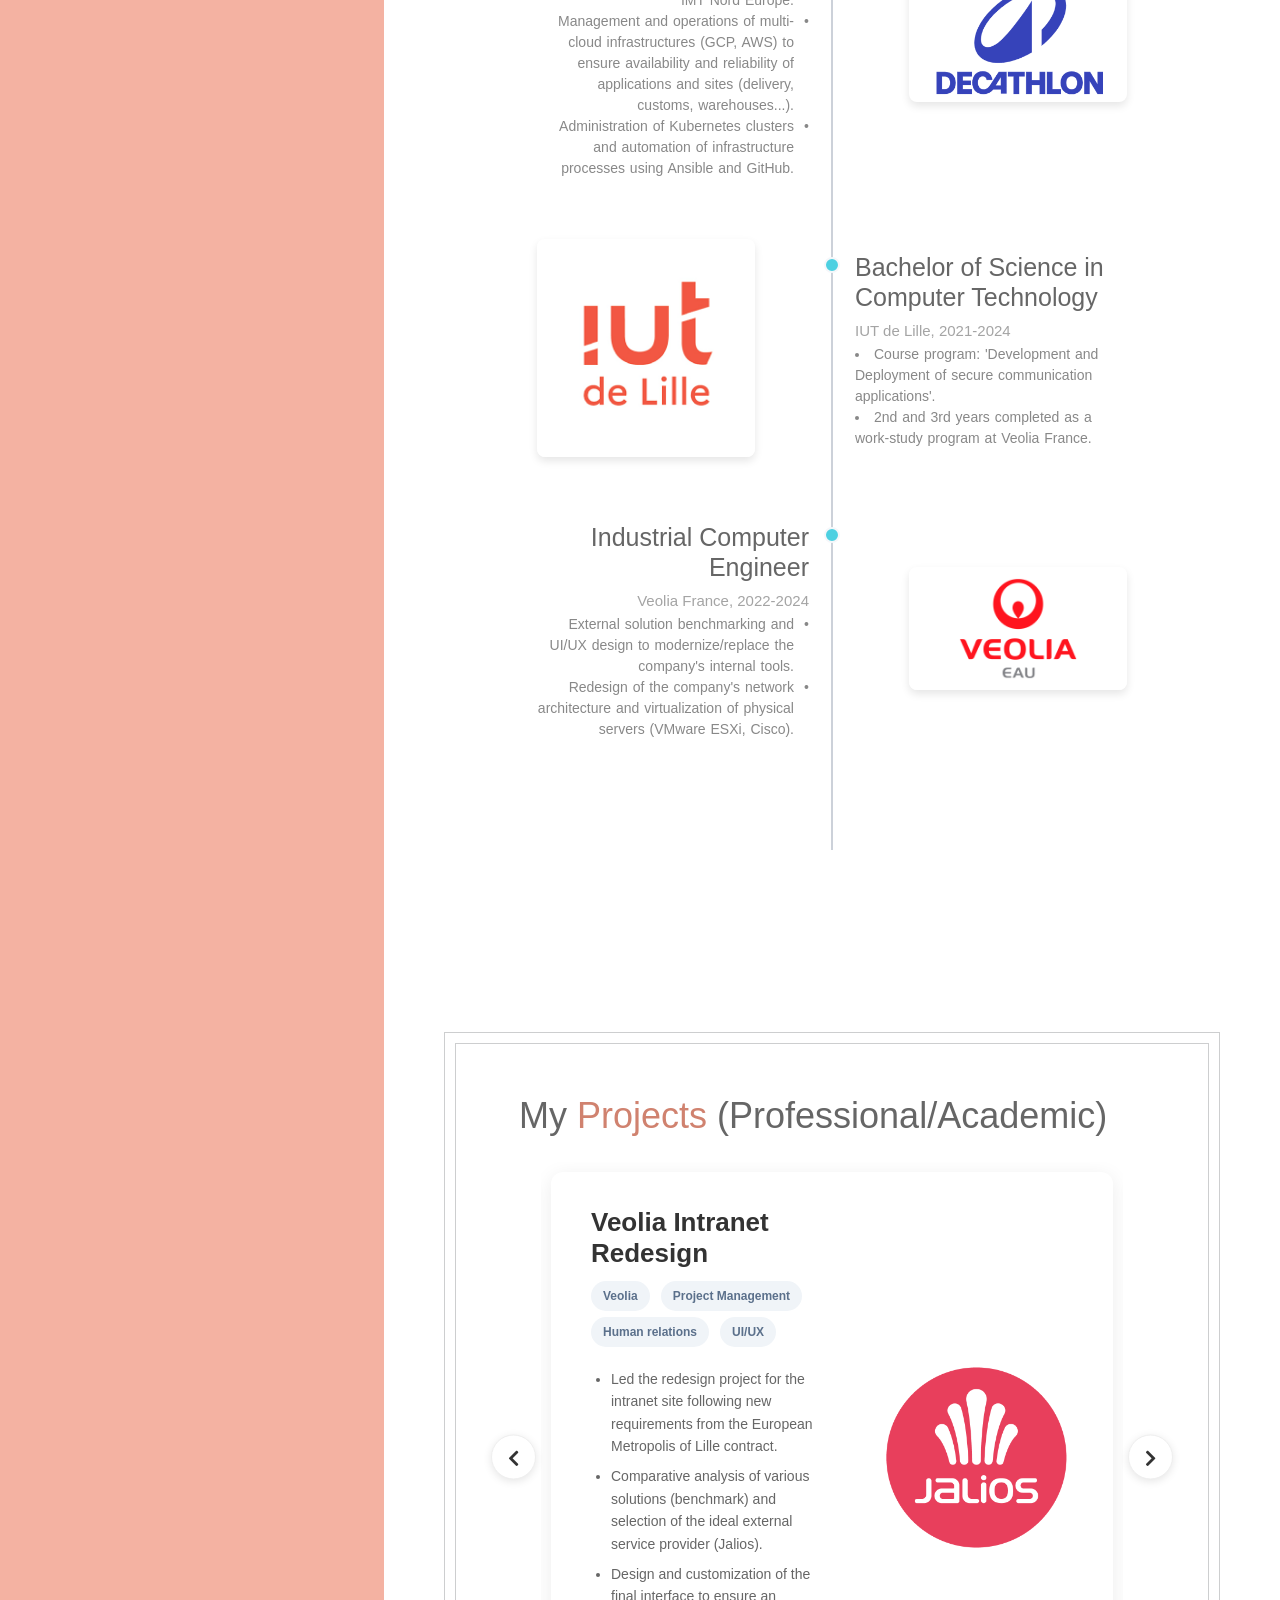
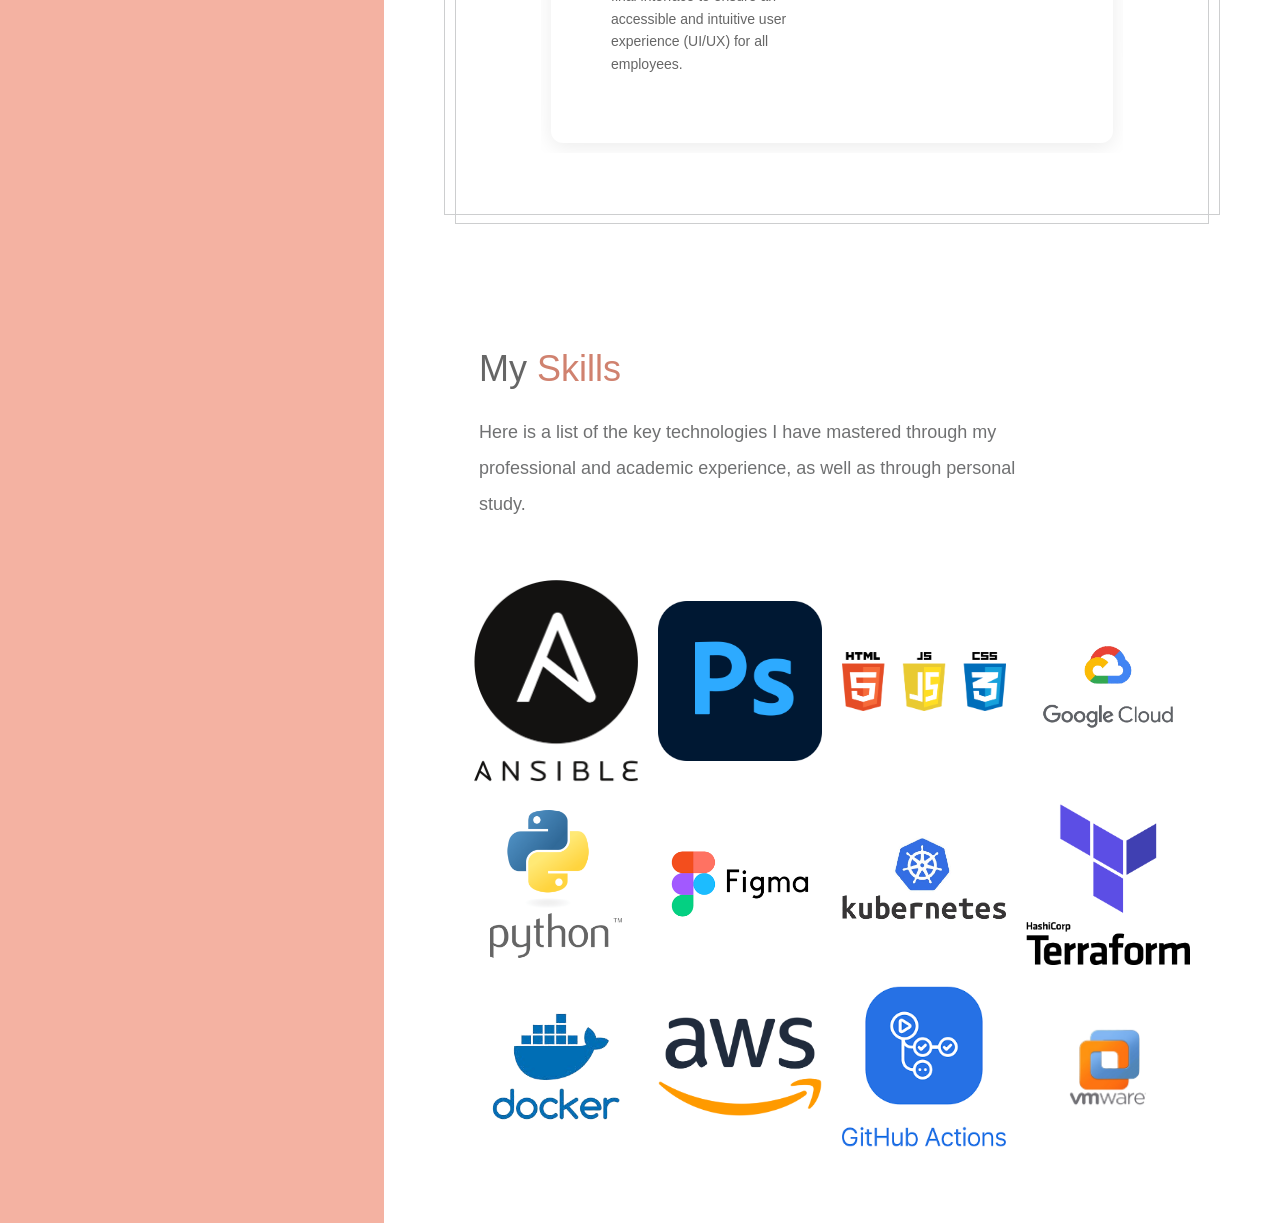
==== commit ab0184a8: "enlever liens" ====
--- a/index-en.html
+++ b/index-en.html
@@ -356,62 +356,50 @@
                       
                       <div class="row tm-clients-images">
                         <div class="col-xl-3 col-lg-6 col-md-4 col-sm-6 tm-img-wrap">
-                          <a href="https://docs.ansible.com/" target="_blank">
                             <img src="img/ansible.png" alt="Ansible" class="img-fluid tm-client-img"/>
                           </a>                          
                         </div>
                         <div class="col-xl-3 col-lg-6 col-md-4 col-sm-6 tm-img-wrap">
-                          <a href="https://www.openstack.org/" target="_blank">
                             <img src="img/photoshop.png" alt="OpenStack" class="img-fluid tm-client-img" />
                           </a>                          
                         </div>
                         <div class="col-xl-3 col-lg-6 col-md-4 col-sm-6 tm-img-wrap">
-                          <a href="https://azure.microsoft.com/" target="_blank">
                             <img src="img/htmlcssjs.png" alt="Azure" class="img-fluid tm-client-img" />
                           </a>                          
                         </div>
                         <div class="col-xl-3 col-lg-6 col-md-4 col-sm-6 tm-img-wrap">
-                          <a href="https://doc.ubuntu-fr.org/tutoriel/script_shell" target="_blank">
                             <img src="img/gcp.png" alt="Shell" class="img-fluid tm-client-img" />
                           </a>                          
                         </div>
                         <div class="col-xl-3 col-lg-6 col-md-4 col-sm-6 tm-img-wrap">
-                            <a href="https://www.postgresql.org/" target="_blank">
                               <img src="img/python.png" alt="PostgreSQL" class="img-fluid tm-client-img" />
                             </a>                          
                           </div>
                           <div class="col-xl-3 col-lg-6 col-md-4 col-sm-6 tm-img-wrap">
-                            <a href="https://www.terraform.io/" target="_blank">
                               <img src="img/figma.png" alt="Terraform" class="img-fluid tm-client-img" />
                             </a>                          
                           </div>
                           <div class="col-xl-3 col-lg-6 col-md-4 col-sm-6 tm-img-wrap">
-                            <a href="https://openclassrooms.com/fr/courses/19980-apprenez-a-programmer-en-c" target="_blank">
                               <img src="img/kub.png" alt="C" class="img-fluid tm-client-img" />
                             </a>                          
                           </div>
                           <div class="col-xl-3 col-lg-6 col-md-4 col-sm-6 tm-img-wrap">
-                            <a href="https://cloud-init.io/" target="_blank">
                               <img src="img/terraform.png" alt="Cloud-init" class="img-fluid tm-client-img" />
                             </a>                          
                           </div>
                           <div class="col-xl-3 col-lg-6 col-md-4 col-sm-6 tm-img-wrap">
-                            <a href="#" target="_blank">
                               <img src="img/docker.png" alt="Nouvelle Compétence 1" class="img-fluid tm-client-img" />
                             </a>                          
                           </div>
                           <div class="col-xl-3 col-lg-6 col-md-4 col-sm-6 tm-img-wrap">
-                            <a href="#" target="_blank">
                               <img src="img/aws.png" alt="Nouvelle Compétence 2" class="img-fluid tm-client-img" />
                             </a>                          
                           </div>
                           <div class="col-xl-3 col-lg-6 col-md-4 col-sm-6 tm-img-wrap">
-                            <a href="#" target="_blank">
                               <img src="img/githubactions.png" alt="Nouvelle Compétence 3" class="img-fluid tm-client-img" />
                             </a>                          
                           </div>
                           <div class="col-xl-3 col-lg-6 col-md-4 col-sm-6 tm-img-wrap">
-                            <a href="#" target="_blank">
                               <img src="img/vmware.png" alt="Nouvelle Compétence 4" class="img-fluid tm-client-img" />
                             </a>                          
                           </div>
